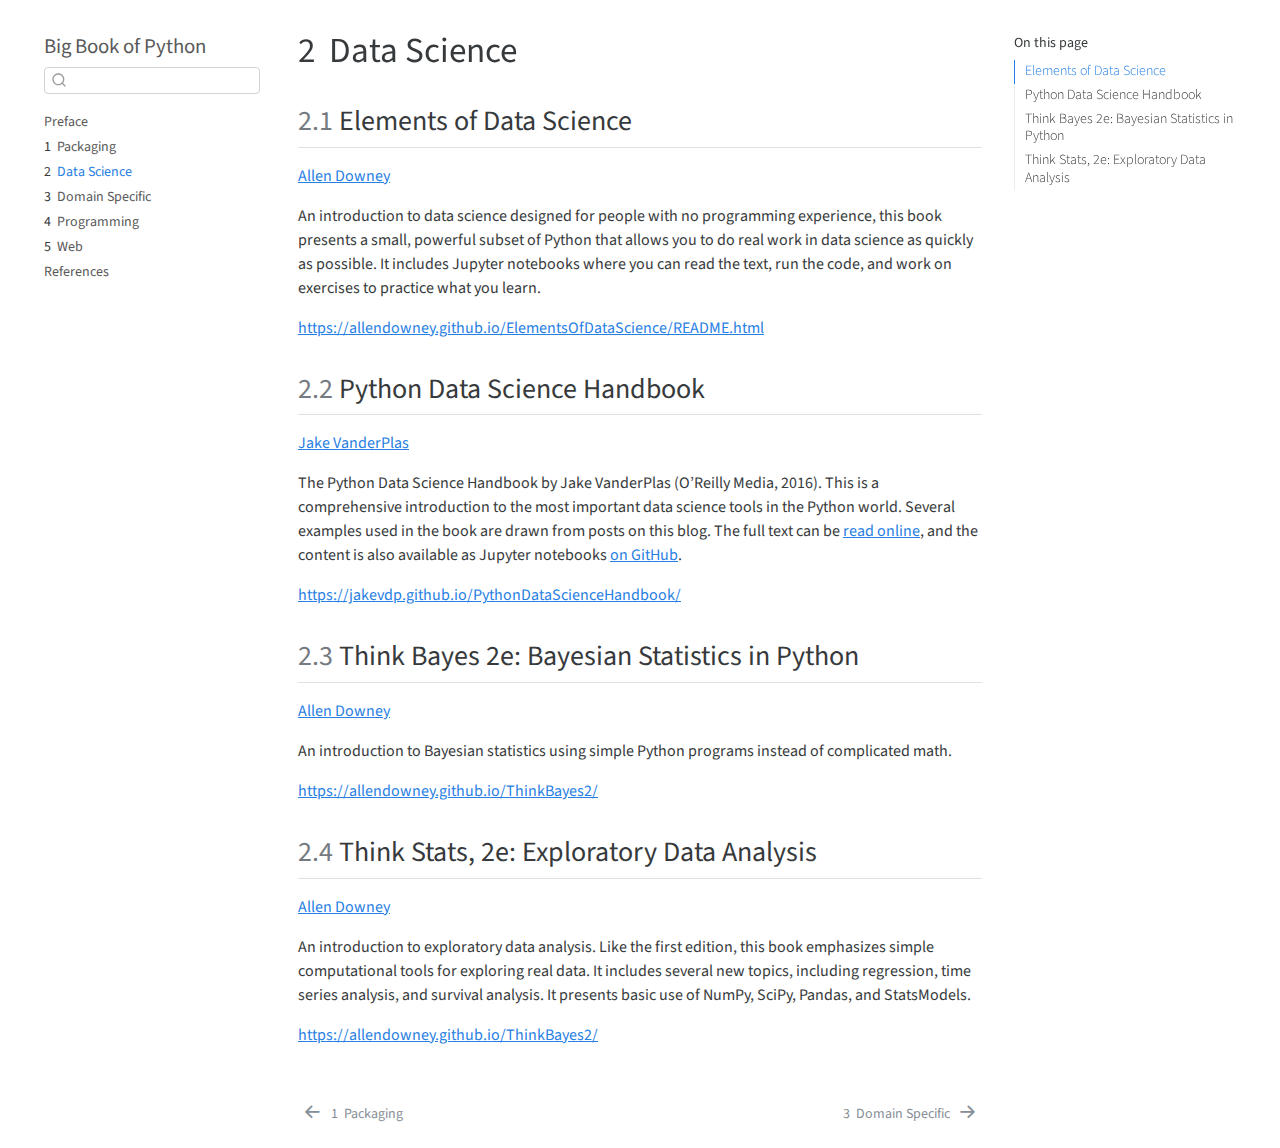
==== _book/data_science.html @ bb04ad39 "render book" ====
<!DOCTYPE html>
<html xmlns="http://www.w3.org/1999/xhtml" lang="" xml:lang=""><head>
  <meta charset="utf-8">
  <meta name="generator" content="quarto-0.2.399">
  <meta name="viewport" content="width=device-width, initial-scale=1.0, user-scalable=yes">
  <title>Big Book of Python - 2&nbsp; Data Science</title>
  <style>
    code{white-space: pre-wrap;}
    span.smallcaps{font-variant: small-caps;}
    span.underline{text-decoration: underline;}
    div.column{display: inline-block; vertical-align: top; width: 50%;}
    div.hanging-indent{margin-left: 1.5em; text-indent: -1.5em;}
    ul.task-list{list-style: none;}
  </style>

  <!--[if lt IE 9]>
    <script src="//cdnjs.cloudflare.com/ajax/libs/html5shiv/3.7.3/html5shiv-printshiv.min.js"></script>
  <![endif]-->
  <script src="site_libs/quarto-nav/quarto-nav.js"></script>
  <script src="site_libs/quarto-nav/headroom.min.js"></script>
  <script src="site_libs/clipboard/clipboard.min.js"></script>
  <meta name="quarto:offset" content="./">
  <script src="site_libs/quarto-search/autocomplete.umd.js"></script>
  <script src="site_libs/quarto-search/fuse.min.js"></script>
  <script src="site_libs/quarto-search/quarto-search.js"></script>
  <link href="./domain_specific.html" rel="next">
  <link href="./packaging.html" rel="prev">
  <script src="site_libs/quarto-html/quarto.js"></script>
  <script src="site_libs/quarto-html/popper.min.js"></script>
  <script src="site_libs/quarto-html/tippy.umd.min.js"></script>
  <script src="site_libs/quarto-html/anchor.min.js"></script>
  <link href="site_libs/quarto-html/tippy.css" rel="stylesheet">
  <link href="site_libs/quarto-html/quarto-syntax-highlighting.css" rel="stylesheet">
  <script src="site_libs/bootstrap/bootstrap.min.js"></script>
  <link href="site_libs/bootstrap/bootstrap-icons.css" rel="stylesheet">
  <link href="site_libs/bootstrap/bootstrap.min.css" rel="stylesheet">
  <script id="quarto-search-options" type="application/json">{
    "location": "sidebar",
    "copy-button": false,
    "collapse-after": 2,
    "panel-placement": "start",
    "type": "textbox",
    "limit": 20,
    "language": {
      "search-no-results-text": "No results",
      "search-matching-documents-text": "matching documents",
      "search-copy-link-title": "Copy link to search",
      "search-hide-matches-text": "Hide additional matches",
      "search-more-match-text": "more match in this document",
      "search-more-matches-text": "more matches in this document",
      "search-clear-button-title": "Clear",
      "search-detached-cancel-button-title": "Cancel",
      "search-submit-button-title": "Submit"
    }
  }</script>
</head>
<body class="floating">
<div id="quarto-search-results"></div>
  <header id="quarto-header" class="headroom fixed-top">
  <nav class="quarto-secondary-nav" data-bs-toggle="collapse" data-bs-target="#quarto-sidebar" aria-controls="quarto-sidebar" aria-expanded="false" aria-label="Toggle sidebar navigation" onclick="if (window.quartoToggleHeadroom) { window.quartoToggleHeadroom(); }">
    <div class="container-fluid d-flex justify-content-between">
      <h1 class="quarto-secondary-nav-title"><span class="chapter-number">2</span>&nbsp; <span class="chapter-title">Data Science</span></h1>
      <button type="button" class="quarto-btn-toggle btn">
        <i class="bi bi-chevron-right"></i>
      </button>
    </div>
  </nav>
</header>
<!-- content -->
<div id="quarto-content" class="quarto-container page-columns page-rows-contents page-layout-article">
<!-- sidebar -->
  <nav id="quarto-sidebar" class="sidebar collapse sidebar-navigation floating overflow-auto">
  <div class="pt-lg-2 mt-2 text-left sidebar-header">
    <div class="sidebar-title mb-0 py-0">
      <a href="./">Big Book of Python</a> 
        <div class="sidebar-tools-main">
</div>
    </div>
  </div>
    <div class="mt-2 flex-shrink-0 align-items-center">
      <div class="sidebar-search">
      <div id="quarto-search" class="" title="Search"></div>
      </div>
    </div>
  <div class="sidebar-menu-container"> 
  <ul class="list-unstyled mt-1">
      <li class="sidebar-item">
  <a href="./index.html" class="">Preface</a>
</li>
      <li class="sidebar-item">
  <a href="./packaging.html" class=""><span class="chapter-number">1</span>&nbsp; <span class="chapter-title">Packaging</span></a>
</li>
      <li class="sidebar-item">
  <a href="./data_science.html" class="active"><span class="chapter-number">2</span>&nbsp; <span class="chapter-title">Data Science</span></a>
</li>
      <li class="sidebar-item">
  <a href="./domain_specific.html" class=""><span class="chapter-number">3</span>&nbsp; <span class="chapter-title">Domain Specific</span></a>
</li>
      <li class="sidebar-item">
  <a href="./programming.html" class=""><span class="chapter-number">4</span>&nbsp; <span class="chapter-title">Programming</span></a>
</li>
      <li class="sidebar-item">
  <a href="./web.html" class=""><span class="chapter-number">5</span>&nbsp; <span class="chapter-title">Web</span></a>
</li>
      <li class="sidebar-item">
  <a href="./references.html" class="">References</a>
</li>
  </ul>
  </div>
</nav>
<!-- margin-sidebar -->
    <div id="quarto-margin-sidebar" class="sidebar margin-sidebar">
      <nav id="TOC" role="doc-toc">
<h2 id="toc-title">On this page</h2>
<ul>
<li><a href="#elements-of-data-science" class="nav-link active" data-scroll-target="#elements-of-data-science"> <span class="header-section-number">2.1</span> Elements of Data Science</a></li>
<li><a href="#python-data-science-handbook" class="nav-link" data-scroll-target="#python-data-science-handbook"> <span class="header-section-number">2.2</span> Python Data Science Handbook</a></li>
<li><a href="#think-bayes-2e-bayesian-statistics-in-python" class="nav-link" data-scroll-target="#think-bayes-2e-bayesian-statistics-in-python"> <span class="header-section-number">2.3</span> Think Bayes 2e: Bayesian Statistics in Python</a></li>
<li><a href="#think-stats-2e-exploratory-data-analysis" class="nav-link" data-scroll-target="#think-stats-2e-exploratory-data-analysis"> <span class="header-section-number">2.4</span> Think Stats, 2e: Exploratory Data Analysis</a></li>
</ul>
</nav>
    </div>
<!-- main -->
<main class="content">
<header id="title-block-header">
<h1 class="title d-none d-lg-block display-7"><span class="chapter-number">2</span>&nbsp; <span class="chapter-title">Data Science</span></h1>
</header>

<section id="elements-of-data-science" class="level2" data-number="2.1">
<h2 data-number="2.1" class="anchored" data-anchor-id="elements-of-data-science"><span class="header-section-number">2.1</span> Elements of Data Science</h2>
<p><a href="https://www.allendowney.com/">Allen Downey</a></p>
<p>An introduction to data science designed for people with no programming experience, this book presents a small, powerful subset of Python that allows you to do real work in data science as quickly as possible. It includes Jupyter notebooks where you can read the text, run the code, and work on exercises to practice what you learn.</p>
<p><a href="https://allendowney.github.io/ElementsOfDataScience/README.html" class="uri">https://allendowney.github.io/ElementsOfDataScience/README.html</a></p>
</section>
<section id="python-data-science-handbook" class="level2" data-number="2.2">
<h2 data-number="2.2" class="anchored" data-anchor-id="python-data-science-handbook"><span class="header-section-number">2.2</span> Python Data Science Handbook</h2>
<p><a href="http://vanderplas.com/">Jake VanderPlas</a></p>
<p>The Python Data Science Handbook by Jake VanderPlas (O’Reilly Media, 2016). This is a comprehensive introduction to the most important data science tools in the Python world. Several examples used in the book are drawn from posts on this blog. The full text can be <a href="https://jakevdp.github.io/PythonDataScienceHandbook/">read online</a>, and the content is also available as Jupyter notebooks <a href="http://github.com/jakevdp/PythonDataScienceHandbook">on GitHub</a>.</p>
<p><a href="https://jakevdp.github.io/PythonDataScienceHandbook/" class="uri">https://jakevdp.github.io/PythonDataScienceHandbook/</a></p>
</section>
<section id="think-bayes-2e-bayesian-statistics-in-python" class="level2" data-number="2.3">
<h2 data-number="2.3" class="anchored" data-anchor-id="think-bayes-2e-bayesian-statistics-in-python"><span class="header-section-number">2.3</span> Think Bayes 2e: Bayesian Statistics in Python</h2>
<p><a href="https://www.allendowney.com/">Allen Downey</a></p>
<p>An introduction to Bayesian statistics using simple Python programs instead of complicated math.</p>
<p><a href="https://allendowney.github.io/ThinkBayes2/" class="uri">https://allendowney.github.io/ThinkBayes2/</a></p>
</section>
<section id="think-stats-2e-exploratory-data-analysis" class="level2" data-number="2.4">
<h2 data-number="2.4" class="anchored" data-anchor-id="think-stats-2e-exploratory-data-analysis"><span class="header-section-number">2.4</span> Think Stats, 2e: Exploratory Data Analysis</h2>
<p><a href="https://www.allendowney.com/">Allen Downey</a></p>
<p>An introduction to exploratory data analysis. Like the first edition, this book emphasizes simple computational tools for exploring real data. It includes several new topics, including regression, time series analysis, and survival analysis. It presents basic use of NumPy, SciPy, Pandas, and StatsModels.</p>
<p><a href="https://allendowney.github.io/ThinkBayes2/" class="uri">https://allendowney.github.io/ThinkBayes2/</a></p>


</section>
</main> <!-- /main -->
<script type="application/javascript">
window.document.addEventListener("DOMContentLoaded", function (event) {
  const icon = "";
  const anchorJS = new window.AnchorJS();
  anchorJS.options = {
    placement: 'right',
    icon: icon
  };
  anchorJS.add('.anchored');
  const clipboard = new window.ClipboardJS('.code-copy-button', {
    target: function(trigger) {
      return trigger.previousElementSibling;
    }
  });
  clipboard.on('success', function(e) {
    // button target
    const button = e.trigger;
    // don't keep focus
    button.blur();
    // flash "checked"
    button.classList.add('code-copy-button-checked');
    setTimeout(function() {
      button.classList.remove('code-copy-button-checked');
    }, 1000);
    // clear code selection
    e.clearSelection();
  });
  function tippyHover(el, contentFn) {
    const config = {
      allowHTML: true,
      content: contentFn,
      maxWidth: 500,
      delay: 100,
      arrow: false,
      appendTo: function(el) {
          return el.parentElement;
      },
      interactive: true,
      interactiveBorder: 10,
      theme: 'quarto',
      placement: 'bottom-start'
    };
    window.tippy(el, config); 
  }
  const noterefs = window.document.querySelectorAll('a[role="doc-noteref"]');
  for (var i=0; i<noterefs.length; i++) {
    const ref = noterefs[i];
    tippyHover(ref, function() {
      let href = ref.getAttribute('href');
      try { href = new URL(href).hash; } catch {}
      const id = href.replace(/^#\/?/, "");
      const note = window.document.getElementById(id);
      return note.innerHTML;
    });
  }
  var bibliorefs = window.document.querySelectorAll('a[role="doc-biblioref"]');
  for (var i=0; i<bibliorefs.length; i++) {
    const ref = bibliorefs[i];
    const cites = ref.parentNode.getAttribute('data-cites').split(' ');
    tippyHover(ref, function() {
      var popup = window.document.createElement('div');
      cites.forEach(function(cite) {
        var citeDiv = window.document.createElement('div');
        citeDiv.classList.add('hanging-indent');
        citeDiv.classList.add('csl-entry');
        var biblioDiv = window.document.getElementById('ref-' + cite);
        if (biblioDiv) {
          citeDiv.innerHTML = biblioDiv.innerHTML;
        }
        popup.appendChild(citeDiv);
      });
      return popup.innerHTML;
    });
  }
});
</script>
<nav class="page-navigation">
  <div class="nav-page nav-page-previous">
      <a href="./packaging.html">
        <i class="bi bi-arrow-left-short"></i> <span class="nav-page-text"><span class="chapter-number">1</span>&nbsp; <span class="chapter-title">Packaging</span></span>
      </a>          
  </div>
  <div class="nav-page nav-page-next">
      <a href="./domain_specific.html">
        <span class="nav-page-text"><span class="chapter-number">3</span>&nbsp; <span class="chapter-title">Domain Specific</span></span> <i class="bi bi-arrow-right-short"></i>
      </a>
  </div>
</nav>
</div> <!-- /content -->


</body></html>
---- _book/site_libs/quarto-html/tippy.css ----
.tippy-box[data-animation=fade][data-state=hidden]{opacity:0}[data-tippy-root]{max-width:calc(100vw - 10px)}.tippy-box{position:relative;background-color:#333;color:#fff;border-radius:4px;font-size:14px;line-height:1.4;outline:0;transition-property:transform,visibility,opacity}.tippy-box[data-placement^=top]>.tippy-arrow{bottom:0}.tippy-box[data-placement^=top]>.tippy-arrow:before{bottom:-7px;left:0;border-width:8px 8px 0;border-top-color:initial;transform-origin:center top}.tippy-box[data-placement^=bottom]>.tippy-arrow{top:0}.tippy-box[data-placement^=bottom]>.tippy-arrow:before{top:-7px;left:0;border-width:0 8px 8px;border-bottom-color:initial;transform-origin:center bottom}.tippy-box[data-placement^=left]>.tippy-arrow{right:0}.tippy-box[data-placement^=left]>.tippy-arrow:before{border-width:8px 0 8px 8px;border-left-color:initial;right:-7px;transform-origin:center left}.tippy-box[data-placement^=right]>.tippy-arrow{left:0}.tippy-box[data-placement^=right]>.tippy-arrow:before{left:-7px;border-width:8px 8px 8px 0;border-right-color:initial;transform-origin:center right}.tippy-box[data-inertia][data-state=visible]{transition-timing-function:cubic-bezier(.54,1.5,.38,1.11)}.tippy-arrow{width:16px;height:16px;color:#333}.tippy-arrow:before{content:"";position:absolute;border-color:transparent;border-style:solid}.tippy-content{position:relative;padding:5px 9px;z-index:1}
---- _book/site_libs/quarto-html/quarto-syntax-highlighting.css ----
/* quarto syntax highlight colors */
:root {
  --quarto-hl-ot-color: #007BA5;
  --quarto-hl-at-color: inherit;
  --quarto-hl-ss-color: #20794D;
  --quarto-hl-an-color: #5E5E5E;
  --quarto-hl-fu-color: #4758AB;
  --quarto-hl-st-color: #20794D;
  --quarto-hl-cf-color: #007BA5;
  --quarto-hl-op-color: #5E5E5E;
  --quarto-hl-er-color: #AD0000;
  --quarto-hl-bn-color: #AD0000;
  --quarto-hl-al-color: #AD0000;
  --quarto-hl-va-color: #111111;
  --quarto-hl-bu-color: inherit;
  --quarto-hl-ex-color: inherit;
  --quarto-hl-pp-color: #AD0000;
  --quarto-hl-in-color: #5E5E5E;
  --quarto-hl-vs-color: #20794D;
  --quarto-hl-wa-color: #5E5E5E;
  --quarto-hl-do-color: #5E5E5E;
  --quarto-hl-im-color: inherit;
  --quarto-hl-ch-color: #20794D;
  --quarto-hl-dt-color: #AD0000;
  --quarto-hl-fl-color: #AD0000;
  --quarto-hl-co-color: #5E5E5E;
  --quarto-hl-cv-color: #5E5E5E;
  --quarto-hl-cn-color: #8f5902;
  --quarto-hl-sc-color: #5E5E5E;
  --quarto-hl-dv-color: #AD0000;
  --quarto-hl-kw-color: #007BA5;
}

/* other quarto variables */
:root {
  --quarto-font-monospace: SFMono-Regular, Menlo, Monaco, Consolas, "Liberation Mono", "Courier New", monospace;
}

code span {
  color: #007BA5;
}

div.sourceCode {
  color: #007BA5;
}

code span.ot {
  color: #007BA5;
}

code span.ss {
  color: #20794D;
}

code span.an {
  color: #5E5E5E;
}

code span.fu {
  color: #4758AB;
}

code span.st {
  color: #20794D;
}

code span.cf {
  color: #007BA5;
}

code span.op {
  color: #5E5E5E;
}

code span.er {
  color: #AD0000;
}

code span.bn {
  color: #AD0000;
}

code span.al {
  color: #AD0000;
}

code span.va {
  color: #111111;
}

code span.pp {
  color: #AD0000;
}

code span.in {
  color: #5E5E5E;
}

code span.vs {
  color: #20794D;
}

code span.wa {
  color: #5E5E5E;
  font-style: italic;
}

code span.do {
  color: #5E5E5E;
  font-style: italic;
}

code span.ch {
  color: #20794D;
}

code span.dt {
  color: #AD0000;
}

code span.fl {
  color: #AD0000;
}

code span.co {
  color: #5E5E5E;
}

code span.cv {
  color: #5E5E5E;
  font-style: italic;
}

code span.cn {
  color: #8f5902;
}

code span.sc {
  color: #5E5E5E;
}

code span.dv {
  color: #AD0000;
}

code span.kw {
  color: #007BA5;
}
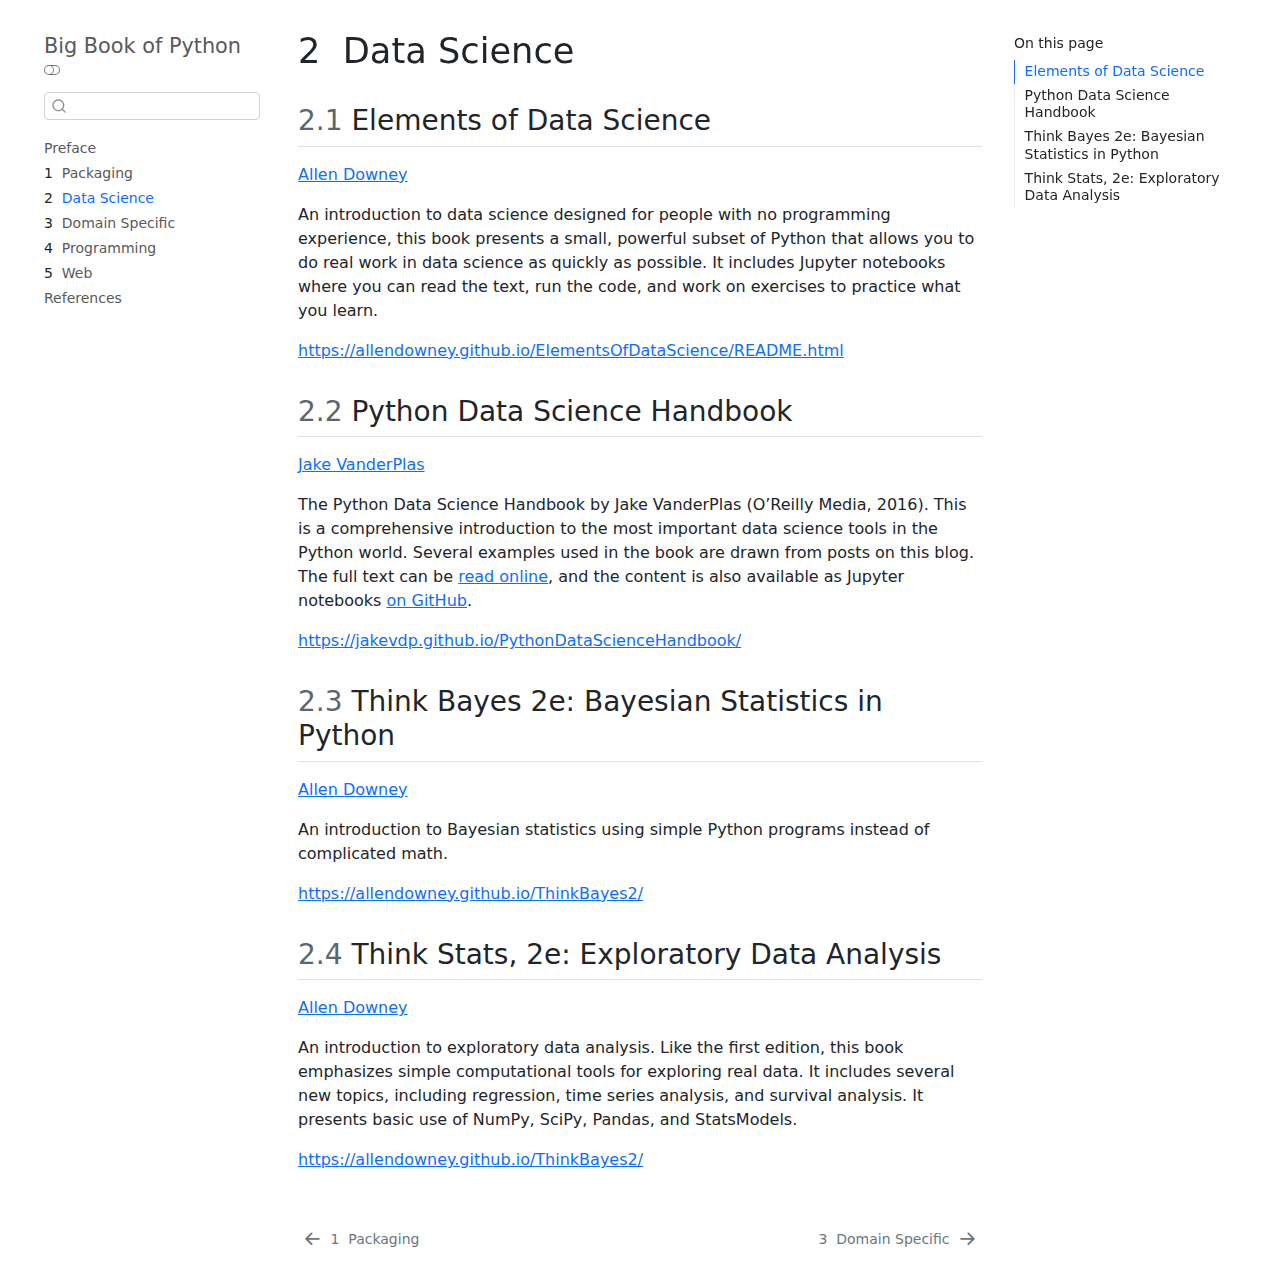
==== commit 483d05d8: "render site" ====
--- a/_book/data_science.html
+++ b/_book/data_science.html
@@ -30,10 +30,12 @@
   <script src="site_libs/quarto-html/tippy.umd.min.js"></script>
   <script src="site_libs/quarto-html/anchor.min.js"></script>
   <link href="site_libs/quarto-html/tippy.css" rel="stylesheet">
-  <link href="site_libs/quarto-html/quarto-syntax-highlighting.css" rel="stylesheet">
+  <link class="quarto-color-scheme" href="site_libs/quarto-html/quarto-syntax-highlighting.css" rel="stylesheet">
+  <link class="quarto-color-scheme quarto-color-alternate" rel="prefetch" href="site_libs/quarto-html/quarto-syntax-highlighting-dark.css">
   <script src="site_libs/bootstrap/bootstrap.min.js"></script>
   <link href="site_libs/bootstrap/bootstrap-icons.css" rel="stylesheet">
-  <link href="site_libs/bootstrap/bootstrap.min.css" rel="stylesheet">
+  <link class="quarto-color-scheme" href="site_libs/bootstrap/bootstrap.min.css" rel="stylesheet">
+  <link class="quarto-color-scheme quarto-color-alternate" rel="prefetch" href="site_libs/bootstrap/bootstrap-dark.min.css">
   <script id="quarto-search-options" type="application/json">{
     "location": "sidebar",
     "copy-button": false,
@@ -53,6 +55,15 @@
       "search-submit-button-title": "Submit"
     }
   }</script>
+  <script async="" src="https://www.googletagmanager.com/gtag/js?id=G-9V0PHPJJY9"></script>
+
+  <script type="text/javascript">
+
+  window.dataLayer = window.dataLayer || [];
+  function gtag(){dataLayer.push(arguments);}
+  gtag('js', new Date());
+  gtag('config', 'G-9V0PHPJJY9', { 'anonymize_ip': true});
+  </script>
 </head>
 <body class="floating">
 <div id="quarto-search-results"></div>
@@ -74,6 +85,7 @@
     <div class="sidebar-title mb-0 py-0">
       <a href="./">Big Book of Python</a> 
         <div class="sidebar-tools-main">
+  <a href="" class="quarto-color-scheme-toggle sidebar-tool" onclick="window.quartoToggleColorScheme(); return false;" title="Toggle dark mode"><i class="bi"></i></a>
 </div>
     </div>
   </div>
@@ -155,6 +167,102 @@
 </main> <!-- /main -->
 <script type="application/javascript">
 window.document.addEventListener("DOMContentLoaded", function (event) {
+  const disableStylesheet = (stylesheets) => {
+    for (let i=0; i < stylesheets.length; i++) {
+      const stylesheet = stylesheets[i];
+      stylesheet.rel = 'prefetch';
+    }
+  }
+  const enableStylesheet = (stylesheets) => {
+    for (let i=0; i < stylesheets.length; i++) {
+      const stylesheet = stylesheets[i];
+      stylesheet.rel = 'stylesheet';
+    }
+  }
+  const manageTransitions = (selector, allowTransitions) => {
+    const els = window.document.querySelectorAll(selector);
+    for (let i=0; i < els.length; i++) {
+      const el = els[i];
+      if (allowTransitions) {
+        el.classList.remove('notransition');
+      } else {
+        el.classList.add('notransition');
+      }
+    }
+  }
+  const toggleColorMode = (alternate) => {
+    // Switch the stylesheets
+    const alternateStylesheets = window.document.querySelectorAll('link.quarto-color-scheme.quarto-color-alternate');
+    manageTransitions('#quarto-margin-sidebar .nav-link', false);
+    if (alternate) {
+      enableStylesheet(alternateStylesheets);
+    } else {
+      disableStylesheet(alternateStylesheets);
+    }
+    manageTransitions('#quarto-margin-sidebar .nav-link', true);
+    // Switch the toggles
+    const toggles = window.document.querySelectorAll('.quarto-color-scheme-toggle');
+    for (let i=0; i < toggles.length; i++) {
+      const toggle = toggles[i];
+      if (toggle) {
+        if (alternate) {
+          toggle.classList.add("alternate");     
+        } else {
+          toggle.classList.remove("alternate");
+        }
+      }
+    }
+  }
+  const isFileUrl = () => { 
+    return window.location.protocol === 'file:';
+  }
+  const hasAlternateSentinel = () => {  
+    let styleSentinel = getColorSchemeSentinel();
+    if (styleSentinel !== null) {
+      return styleSentinel === "alternate";
+    } else {
+      return false;
+    }
+  }
+  const setStyleSentinel = (alternate) => {
+    const value = alternate ? "alternate" : "default";
+    if (!isFileUrl()) {
+      window.localStorage.setItem("quarto-color-scheme", value);
+    } else {
+      localAlternateSentinel = value;
+    }
+  }
+  const getColorSchemeSentinel = () => {
+    if (!isFileUrl()) {
+      return window.localStorage.getItem("quarto-color-scheme");
+    } else {
+      return localAlternateSentinel;
+    }
+  }
+  let localAlternateSentinel = null;
+  // Dark / light mode switch
+  window.quartoToggleColorScheme = () => {
+    // Read the current dark / light value 
+    let toAlternate = !hasAlternateSentinel();
+    toggleColorMode(toAlternate);
+    setStyleSentinel(toAlternate);
+  };
+  // Ensure there is a toggle, if there isn't float one in the top right
+  if (window.document.querySelector('.quarto-color-scheme-toggle') === null) {
+    const a = window.document.createElement('a');
+    a.id = "quarto-color-scheme-toggle";
+    a.classList.add('top-right');
+    a.href = "";
+    a.onclick = function() { try { window.quartoToggleColorScheme(); } catch {} return false; };
+    const i = window.document.createElement("i");
+    i.classList.add('bi');
+    a.appendChild(i);
+    window.document.body.appendChild(a);
+  }
+  // Switch to dark mode if need be
+  if (hasAlternateSentinel()) {
+    toggleColorMode(true);
+  } 
   const icon = "";
   const anchorJS = new window.AnchorJS();
   anchorJS.options = {
--- a/_book/site_libs/quarto-html/quarto-syntax-highlighting-dark.css
+++ b/_book/site_libs/quarto-html/quarto-syntax-highlighting-dark.css
@@ -0,0 +1,167 @@
+/* quarto syntax highlight colors */
+:root {
+  --quarto-hl-al-color: #f07178;
+  --quarto-hl-an-color: #d4d0ab;
+  --quarto-hl-at-color: #00e0e0;
+  --quarto-hl-bn-color: #d4d0ab;
+  --quarto-hl-bu-color: #abe338;
+  --quarto-hl-ch-color: #abe338;
+  --quarto-hl-co-color: #f8f8f2;
+  --quarto-hl-cv-color: #ffd700;
+  --quarto-hl-cn-color: #ffd700;
+  --quarto-hl-cf-color: #ffa07a;
+  --quarto-hl-dt-color: #ffa07a;
+  --quarto-hl-dv-color: #d4d0ab;
+  --quarto-hl-do-color: #f8f8f2;
+  --quarto-hl-er-color: #f07178;
+  --quarto-hl-ex-color: #00e0e0;
+  --quarto-hl-fl-color: #d4d0ab;
+  --quarto-hl-fu-color: #ffa07a;
+  --quarto-hl-im-color: #abe338;
+  --quarto-hl-in-color: #d4d0ab;
+  --quarto-hl-kw-color: #ffa07a;
+  --quarto-hl-op-color: #ffa07a;
+  --quarto-hl-pp-color: #dcc6e0;
+  --quarto-hl-re-color: #00e0e0;
+  --quarto-hl-sc-color: #abe338;
+  --quarto-hl-ss-color: #abe338;
+  --quarto-hl-st-color: #abe338;
+  --quarto-hl-va-color: #00e0e0;
+  --quarto-hl-vs-color: #abe338;
+  --quarto-hl-wa-color: #dcc6e0;
+}
+
+/* other quarto variables */
+:root {
+  --quarto-font-monospace: SFMono-Regular, Menlo, Monaco, Consolas, "Liberation Mono", "Courier New", monospace;
+}
+
+code span.al {
+  font-weight: bold;
+  color: #f07178;
+}
+
+code span.an {
+  color: #d4d0ab;
+}
+
+code span.at {
+  color: #00e0e0;
+}
+
+code span.bn {
+  color: #d4d0ab;
+}
+
+code span.bu {
+  color: #abe338;
+}
+
+code span.ch {
+  color: #abe338;
+}
+
+code span.co {
+  font-style: italic;
+  color: #f8f8f2;
+}
+
+code span.cv {
+  color: #ffd700;
+}
+
+code span.cn {
+  color: #ffd700;
+}
+
+code span.cf {
+  font-weight: bold;
+  color: #ffa07a;
+}
+
+code span.dt {
+  color: #ffa07a;
+}
+
+code span.dv {
+  color: #d4d0ab;
+}
+
+code span.do {
+  color: #f8f8f2;
+}
+
+code span.er {
+  color: #f07178;
+  text-decoration: underline;
+}
+
+code span.ex {
+  font-weight: bold;
+  color: #00e0e0;
+}
+
+code span.fl {
+  color: #d4d0ab;
+}
+
+code span.fu {
+  color: #ffa07a;
+}
+
+code span.im {
+  color: #abe338;
+}
+
+code span.in {
+  color: #d4d0ab;
+}
+
+code span.kw {
+  font-weight: bold;
+  color: #ffa07a;
+}
+
+code span {
+  color: #f8f8f2;
+}
+
+div.sourceCode {
+  color: #f8f8f2;
+}
+
+code span.op {
+  color: #ffa07a;
+}
+
+code span.pp {
+  color: #dcc6e0;
+}
+
+code span.re {
+  color: #00e0e0;
+}
+
+code span.sc {
+  color: #abe338;
+}
+
+code span.ss {
+  color: #abe338;
+}
+
+code span.st {
+  color: #abe338;
+}
+
+code span.va {
+  color: #00e0e0;
+}
+
+code span.vs {
+  color: #abe338;
+}
+
+code span.wa {
+  color: #dcc6e0;
+}
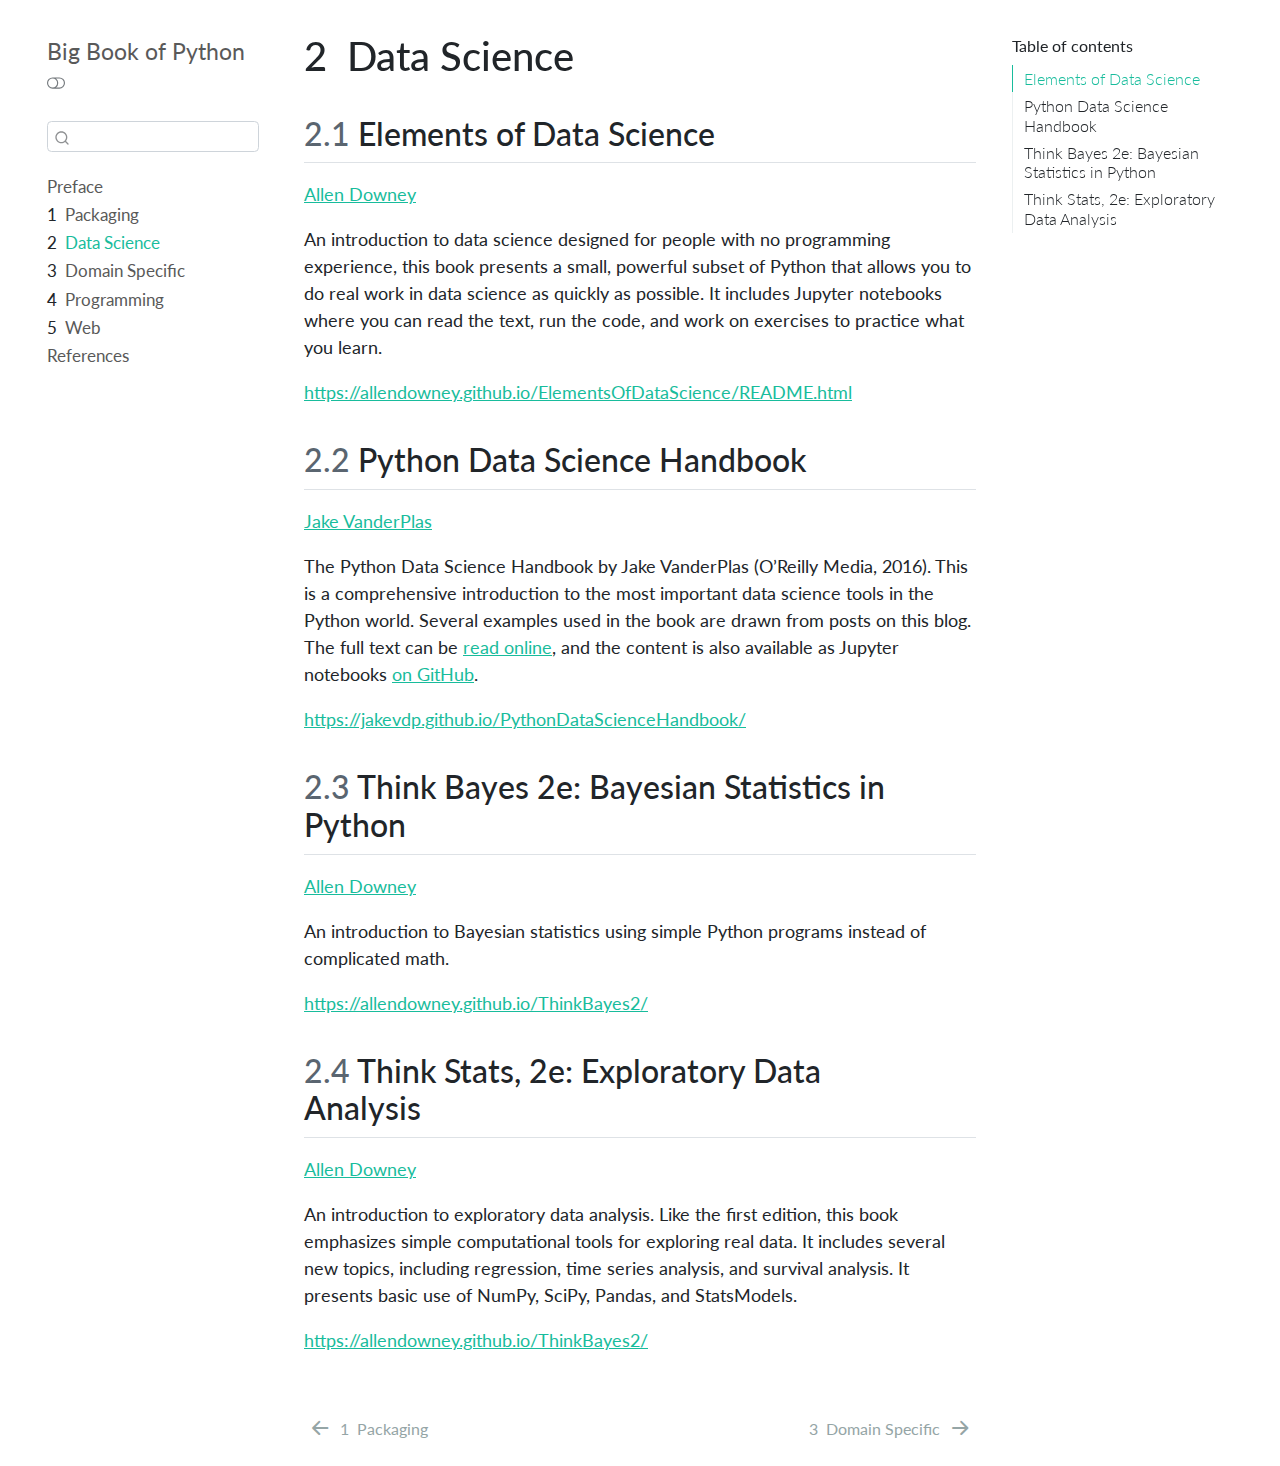
==== commit fd510fa9: "update site to latest quarto version" ====
--- a/_book/data_science.html
+++ b/_book/data_science.html
@@ -1,7 +1,7 @@
 <!DOCTYPE html>
-<html xmlns="http://www.w3.org/1999/xhtml" lang="" xml:lang=""><head>
+<html xmlns="http://www.w3.org/1999/xhtml" lang="en" xml:lang="en"><head>
   <meta charset="utf-8">
-  <meta name="generator" content="quarto-0.2.399">
+  <meta name="generator" content="quarto-0.3.93">
   <meta name="viewport" content="width=device-width, initial-scale=1.0, user-scalable=yes">
   <title>Big Book of Python - 2&nbsp; Data Science</title>
   <style>
@@ -13,9 +13,6 @@
     ul.task-list{list-style: none;}
   </style>
 
-  <!--[if lt IE 9]>
-    <script src="//cdnjs.cloudflare.com/ajax/libs/html5shiv/3.7.3/html5shiv-printshiv.min.js"></script>
-  <![endif]-->
   <script src="site_libs/quarto-nav/quarto-nav.js"></script>
   <script src="site_libs/quarto-nav/headroom.min.js"></script>
   <script src="site_libs/clipboard/clipboard.min.js"></script>
@@ -55,15 +52,9 @@
       "search-submit-button-title": "Submit"
     }
   }</script>
-  <script async="" src="https://www.googletagmanager.com/gtag/js?id=G-9V0PHPJJY9"></script>
-
-  <script type="text/javascript">
-
-  window.dataLayer = window.dataLayer || [];
-  function gtag(){dataLayer.push(arguments);}
-  gtag('js', new Date());
-  gtag('config', 'G-9V0PHPJJY9', { 'anonymize_ip': true});
-  </script>
+  <!--[if lt IE 9]>
+    <script src="//cdnjs.cloudflare.com/ajax/libs/html5shiv/3.7.3/html5shiv-printshiv.min.js"></script>
+  <![endif]-->
 </head>
 <body class="floating">
 <div id="quarto-search-results"></div>
@@ -81,49 +72,63 @@
 <div id="quarto-content" class="quarto-container page-columns page-rows-contents page-layout-article">
 <!-- sidebar -->
   <nav id="quarto-sidebar" class="sidebar collapse sidebar-navigation floating overflow-auto">
-  <div class="pt-lg-2 mt-2 text-left sidebar-header">
+    <div class="pt-lg-2 mt-2 text-left sidebar-header">
     <div class="sidebar-title mb-0 py-0">
       <a href="./">Big Book of Python</a> 
         <div class="sidebar-tools-main">
   <a href="" class="quarto-color-scheme-toggle sidebar-tool" onclick="window.quartoToggleColorScheme(); return false;" title="Toggle dark mode"><i class="bi"></i></a>
 </div>
     </div>
-  </div>
-    <div class="mt-2 flex-shrink-0 align-items-center">
-      <div class="sidebar-search">
-      <div id="quarto-search" class="" title="Search"></div>
       </div>
+      <div class="mt-2 flex-shrink-0 align-items-center">
+        <div class="sidebar-search">
+        <div id="quarto-search" class="" title="Search"></div>
+        </div>
+      </div>
+    <div class="sidebar-menu-container"> 
+    <ul class="list-unstyled mt-1">
+        <li class="sidebar-item">
+  <div class="sidebar-item-container"> 
+  <a href="./index.html" class="sidebar-item-text ">Preface</a>
+  </div>
+</li>
+        <li class="sidebar-item">
+  <div class="sidebar-item-container"> 
+  <a href="./packaging.html" class="sidebar-item-text "><span class="chapter-number">1</span>&nbsp; <span class="chapter-title">Packaging</span></a>
+  </div>
+</li>
+        <li class="sidebar-item">
+  <div class="sidebar-item-container"> 
+  <a href="./data_science.html" class="sidebar-item-text active"><span class="chapter-number">2</span>&nbsp; <span class="chapter-title">Data Science</span></a>
+  </div>
+</li>
+        <li class="sidebar-item">
+  <div class="sidebar-item-container"> 
+  <a href="./domain_specific.html" class="sidebar-item-text "><span class="chapter-number">3</span>&nbsp; <span class="chapter-title">Domain Specific</span></a>
+  </div>
+</li>
+        <li class="sidebar-item">
+  <div class="sidebar-item-container"> 
+  <a href="./programming.html" class="sidebar-item-text "><span class="chapter-number">4</span>&nbsp; <span class="chapter-title">Programming</span></a>
+  </div>
+</li>
+        <li class="sidebar-item">
+  <div class="sidebar-item-container"> 
+  <a href="./web.html" class="sidebar-item-text "><span class="chapter-number">5</span>&nbsp; <span class="chapter-title">Web</span></a>
+  </div>
+</li>
+        <li class="sidebar-item">
+  <div class="sidebar-item-container"> 
+  <a href="./references.html" class="sidebar-item-text ">References</a>
+  </div>
+</li>
+    </ul>
     </div>
-  <div class="sidebar-menu-container"> 
-  <ul class="list-unstyled mt-1">
-      <li class="sidebar-item">
-  <a href="./index.html" class="">Preface</a>
-</li>
-      <li class="sidebar-item">
-  <a href="./packaging.html" class=""><span class="chapter-number">1</span>&nbsp; <span class="chapter-title">Packaging</span></a>
-</li>
-      <li class="sidebar-item">
-  <a href="./data_science.html" class="active"><span class="chapter-number">2</span>&nbsp; <span class="chapter-title">Data Science</span></a>
-</li>
-      <li class="sidebar-item">
-  <a href="./domain_specific.html" class=""><span class="chapter-number">3</span>&nbsp; <span class="chapter-title">Domain Specific</span></a>
-</li>
-      <li class="sidebar-item">
-  <a href="./programming.html" class=""><span class="chapter-number">4</span>&nbsp; <span class="chapter-title">Programming</span></a>
-</li>
-      <li class="sidebar-item">
-  <a href="./web.html" class=""><span class="chapter-number">5</span>&nbsp; <span class="chapter-title">Web</span></a>
-</li>
-      <li class="sidebar-item">
-  <a href="./references.html" class="">References</a>
-</li>
-  </ul>
-  </div>
 </nav>
 <!-- margin-sidebar -->
     <div id="quarto-margin-sidebar" class="sidebar margin-sidebar">
-      <nav id="TOC" role="doc-toc">
-<h2 id="toc-title">On this page</h2>
+        <nav id="TOC" role="doc-toc">
+<h2 id="toc-title">Table of contents</h2>
 <ul>
 <li><a href="#elements-of-data-science" class="nav-link active" data-scroll-target="#elements-of-data-science"> <span class="header-section-number">2.1</span> Elements of Data Science</a></li>
 <li><a href="#python-data-science-handbook" class="nav-link" data-scroll-target="#python-data-science-handbook"> <span class="header-section-number">2.2</span> Python Data Science Handbook</a></li>
@@ -234,12 +239,13 @@
   }
   const getColorSchemeSentinel = () => {
     if (!isFileUrl()) {
-      return window.localStorage.getItem("quarto-color-scheme");
+      const storageValue = window.localStorage.getItem("quarto-color-scheme");
+      return storageValue != null ? storageValue : localAlternateSentinel;
     } else {
       return localAlternateSentinel;
     }
   }
-  let localAlternateSentinel = null;
+  let localAlternateSentinel = 'default';
   // Dark / light mode switch
   window.quartoToggleColorScheme = () => {
     // Read the current dark / light value 
@@ -250,8 +256,8 @@
   // Ensure there is a toggle, if there isn't float one in the top right
   if (window.document.querySelector('.quarto-color-scheme-toggle') === null) {
     const a = window.document.createElement('a');
-    a.id = "quarto-color-scheme-toggle";
     a.classList.add('top-right');
+    a.classList.add('quarto-color-scheme-toggle');
     a.href = "";
     a.onclick = function() { try { window.quartoToggleColorScheme(); } catch {} return false; };
     const i = window.document.createElement("i");
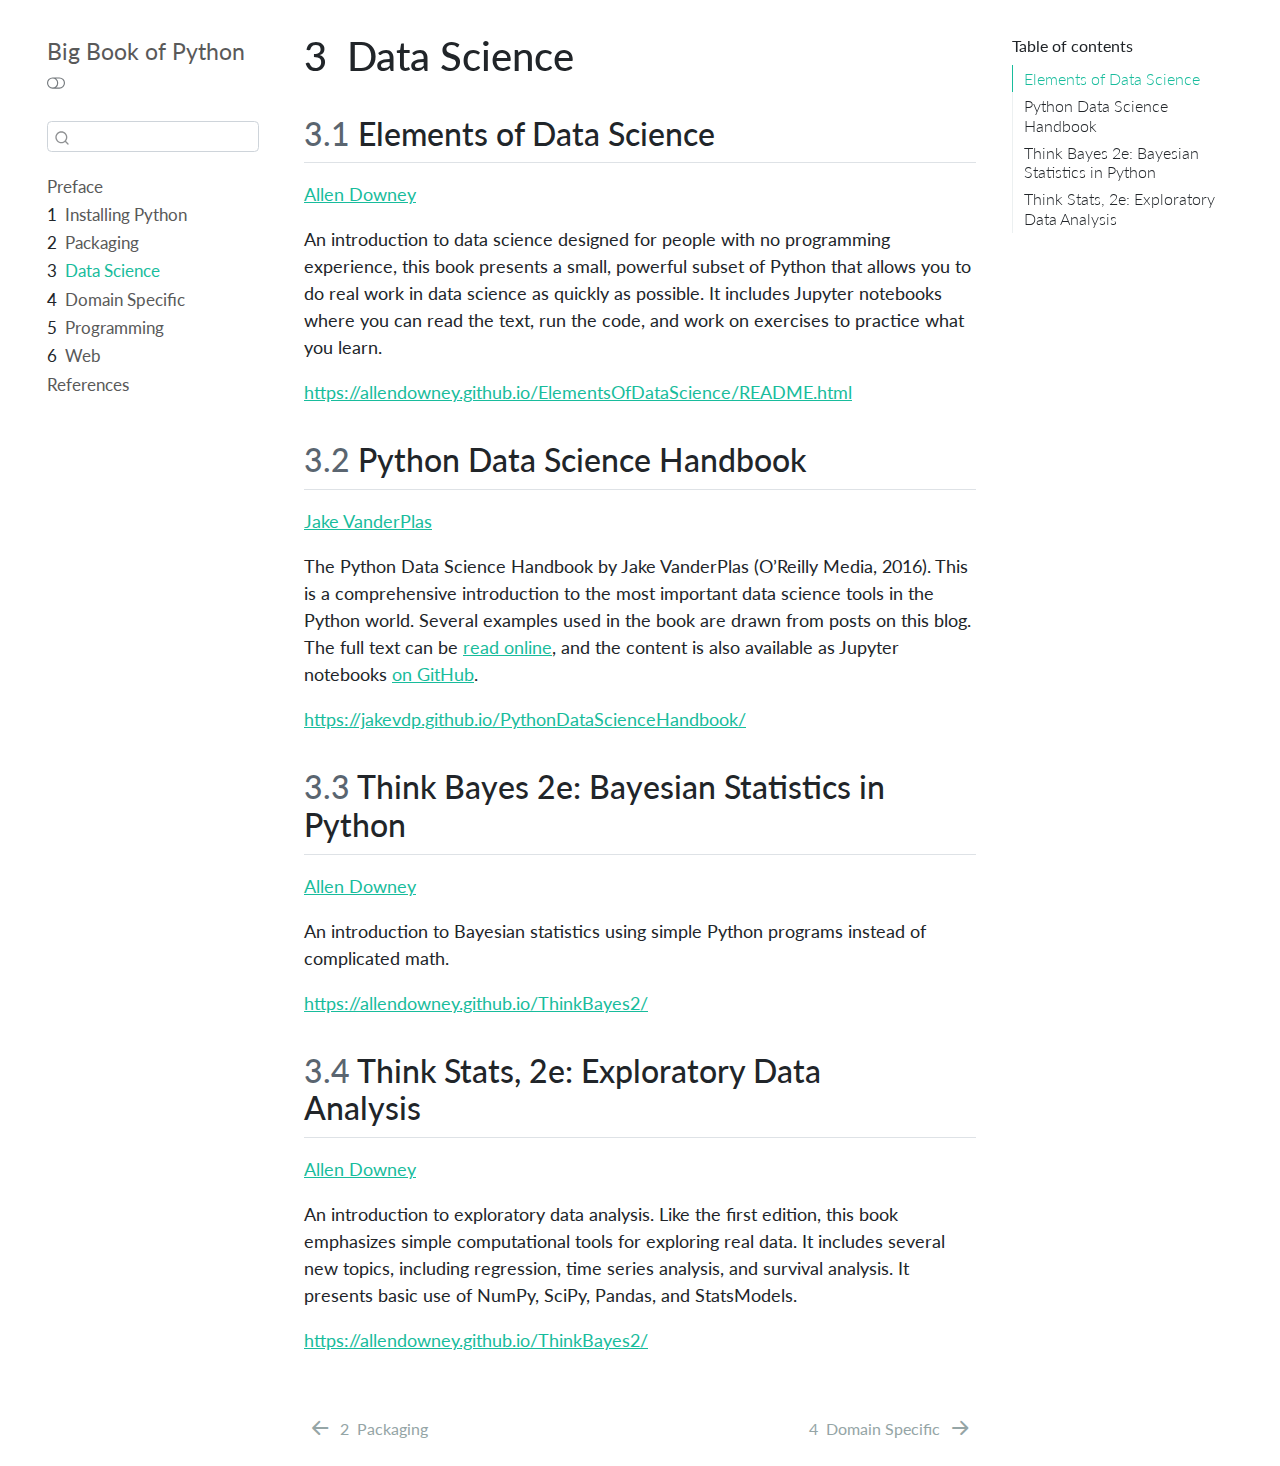
==== commit 6f5c3d70: "update site" ====
--- a/_book/data_science.html
+++ b/_book/data_science.html
@@ -3,7 +3,7 @@
   <meta charset="utf-8">
   <meta name="generator" content="quarto-0.3.93">
   <meta name="viewport" content="width=device-width, initial-scale=1.0, user-scalable=yes">
-  <title>Big Book of Python - 2&nbsp; Data Science</title>
+  <title>Big Book of Python - 3&nbsp; Data Science</title>
   <style>
     code{white-space: pre-wrap;}
     span.smallcaps{font-variant: small-caps;}
@@ -61,7 +61,7 @@
   <header id="quarto-header" class="headroom fixed-top">
   <nav class="quarto-secondary-nav" data-bs-toggle="collapse" data-bs-target="#quarto-sidebar" aria-controls="quarto-sidebar" aria-expanded="false" aria-label="Toggle sidebar navigation" onclick="if (window.quartoToggleHeadroom) { window.quartoToggleHeadroom(); }">
     <div class="container-fluid d-flex justify-content-between">
-      <h1 class="quarto-secondary-nav-title"><span class="chapter-number">2</span>&nbsp; <span class="chapter-title">Data Science</span></h1>
+      <h1 class="quarto-secondary-nav-title"><span class="chapter-number">3</span>&nbsp; <span class="chapter-title">Data Science</span></h1>
       <button type="button" class="quarto-btn-toggle btn">
         <i class="bi bi-chevron-right"></i>
       </button>
@@ -94,27 +94,32 @@
 </li>
         <li class="sidebar-item">
   <div class="sidebar-item-container"> 
-  <a href="./packaging.html" class="sidebar-item-text "><span class="chapter-number">1</span>&nbsp; <span class="chapter-title">Packaging</span></a>
-  </div>
-</li>
-        <li class="sidebar-item">
-  <div class="sidebar-item-container"> 
-  <a href="./data_science.html" class="sidebar-item-text active"><span class="chapter-number">2</span>&nbsp; <span class="chapter-title">Data Science</span></a>
-  </div>
-</li>
-        <li class="sidebar-item">
-  <div class="sidebar-item-container"> 
-  <a href="./domain_specific.html" class="sidebar-item-text "><span class="chapter-number">3</span>&nbsp; <span class="chapter-title">Domain Specific</span></a>
-  </div>
-</li>
-        <li class="sidebar-item">
-  <div class="sidebar-item-container"> 
-  <a href="./programming.html" class="sidebar-item-text "><span class="chapter-number">4</span>&nbsp; <span class="chapter-title">Programming</span></a>
-  </div>
-</li>
-        <li class="sidebar-item">
-  <div class="sidebar-item-container"> 
-  <a href="./web.html" class="sidebar-item-text "><span class="chapter-number">5</span>&nbsp; <span class="chapter-title">Web</span></a>
+  <a href="./install.html" class="sidebar-item-text "><span class="chapter-number">1</span>&nbsp; <span class="chapter-title">Installing Python</span></a>
+  </div>
+</li>
+        <li class="sidebar-item">
+  <div class="sidebar-item-container"> 
+  <a href="./packaging.html" class="sidebar-item-text "><span class="chapter-number">2</span>&nbsp; <span class="chapter-title">Packaging</span></a>
+  </div>
+</li>
+        <li class="sidebar-item">
+  <div class="sidebar-item-container"> 
+  <a href="./data_science.html" class="sidebar-item-text active"><span class="chapter-number">3</span>&nbsp; <span class="chapter-title">Data Science</span></a>
+  </div>
+</li>
+        <li class="sidebar-item">
+  <div class="sidebar-item-container"> 
+  <a href="./domain_specific.html" class="sidebar-item-text "><span class="chapter-number">4</span>&nbsp; <span class="chapter-title">Domain Specific</span></a>
+  </div>
+</li>
+        <li class="sidebar-item">
+  <div class="sidebar-item-container"> 
+  <a href="./programming.html" class="sidebar-item-text "><span class="chapter-number">5</span>&nbsp; <span class="chapter-title">Programming</span></a>
+  </div>
+</li>
+        <li class="sidebar-item">
+  <div class="sidebar-item-container"> 
+  <a href="./web.html" class="sidebar-item-text "><span class="chapter-number">6</span>&nbsp; <span class="chapter-title">Web</span></a>
   </div>
 </li>
         <li class="sidebar-item">
@@ -130,39 +135,39 @@
         <nav id="TOC" role="doc-toc">
 <h2 id="toc-title">Table of contents</h2>
 <ul>
-<li><a href="#elements-of-data-science" class="nav-link active" data-scroll-target="#elements-of-data-science"> <span class="header-section-number">2.1</span> Elements of Data Science</a></li>
-<li><a href="#python-data-science-handbook" class="nav-link" data-scroll-target="#python-data-science-handbook"> <span class="header-section-number">2.2</span> Python Data Science Handbook</a></li>
-<li><a href="#think-bayes-2e-bayesian-statistics-in-python" class="nav-link" data-scroll-target="#think-bayes-2e-bayesian-statistics-in-python"> <span class="header-section-number">2.3</span> Think Bayes 2e: Bayesian Statistics in Python</a></li>
-<li><a href="#think-stats-2e-exploratory-data-analysis" class="nav-link" data-scroll-target="#think-stats-2e-exploratory-data-analysis"> <span class="header-section-number">2.4</span> Think Stats, 2e: Exploratory Data Analysis</a></li>
+<li><a href="#elements-of-data-science" class="nav-link active" data-scroll-target="#elements-of-data-science"> <span class="header-section-number">3.1</span> Elements of Data Science</a></li>
+<li><a href="#python-data-science-handbook" class="nav-link" data-scroll-target="#python-data-science-handbook"> <span class="header-section-number">3.2</span> Python Data Science Handbook</a></li>
+<li><a href="#think-bayes-2e-bayesian-statistics-in-python" class="nav-link" data-scroll-target="#think-bayes-2e-bayesian-statistics-in-python"> <span class="header-section-number">3.3</span> Think Bayes 2e: Bayesian Statistics in Python</a></li>
+<li><a href="#think-stats-2e-exploratory-data-analysis" class="nav-link" data-scroll-target="#think-stats-2e-exploratory-data-analysis"> <span class="header-section-number">3.4</span> Think Stats, 2e: Exploratory Data Analysis</a></li>
 </ul>
 </nav>
     </div>
 <!-- main -->
 <main class="content">
 <header id="title-block-header">
-<h1 class="title d-none d-lg-block display-7"><span class="chapter-number">2</span>&nbsp; <span class="chapter-title">Data Science</span></h1>
+<h1 class="title d-none d-lg-block display-7"><span class="chapter-number">3</span>&nbsp; <span class="chapter-title">Data Science</span></h1>
 </header>
 
-<section id="elements-of-data-science" class="level2" data-number="2.1">
-<h2 data-number="2.1" class="anchored" data-anchor-id="elements-of-data-science"><span class="header-section-number">2.1</span> Elements of Data Science</h2>
+<section id="elements-of-data-science" class="level2" data-number="3.1">
+<h2 data-number="3.1" class="anchored" data-anchor-id="elements-of-data-science"><span class="header-section-number">3.1</span> Elements of Data Science</h2>
 <p><a href="https://www.allendowney.com/">Allen Downey</a></p>
 <p>An introduction to data science designed for people with no programming experience, this book presents a small, powerful subset of Python that allows you to do real work in data science as quickly as possible. It includes Jupyter notebooks where you can read the text, run the code, and work on exercises to practice what you learn.</p>
 <p><a href="https://allendowney.github.io/ElementsOfDataScience/README.html" class="uri">https://allendowney.github.io/ElementsOfDataScience/README.html</a></p>
 </section>
-<section id="python-data-science-handbook" class="level2" data-number="2.2">
-<h2 data-number="2.2" class="anchored" data-anchor-id="python-data-science-handbook"><span class="header-section-number">2.2</span> Python Data Science Handbook</h2>
+<section id="python-data-science-handbook" class="level2" data-number="3.2">
+<h2 data-number="3.2" class="anchored" data-anchor-id="python-data-science-handbook"><span class="header-section-number">3.2</span> Python Data Science Handbook</h2>
 <p><a href="http://vanderplas.com/">Jake VanderPlas</a></p>
 <p>The Python Data Science Handbook by Jake VanderPlas (O’Reilly Media, 2016). This is a comprehensive introduction to the most important data science tools in the Python world. Several examples used in the book are drawn from posts on this blog. The full text can be <a href="https://jakevdp.github.io/PythonDataScienceHandbook/">read online</a>, and the content is also available as Jupyter notebooks <a href="http://github.com/jakevdp/PythonDataScienceHandbook">on GitHub</a>.</p>
 <p><a href="https://jakevdp.github.io/PythonDataScienceHandbook/" class="uri">https://jakevdp.github.io/PythonDataScienceHandbook/</a></p>
 </section>
-<section id="think-bayes-2e-bayesian-statistics-in-python" class="level2" data-number="2.3">
-<h2 data-number="2.3" class="anchored" data-anchor-id="think-bayes-2e-bayesian-statistics-in-python"><span class="header-section-number">2.3</span> Think Bayes 2e: Bayesian Statistics in Python</h2>
+<section id="think-bayes-2e-bayesian-statistics-in-python" class="level2" data-number="3.3">
+<h2 data-number="3.3" class="anchored" data-anchor-id="think-bayes-2e-bayesian-statistics-in-python"><span class="header-section-number">3.3</span> Think Bayes 2e: Bayesian Statistics in Python</h2>
 <p><a href="https://www.allendowney.com/">Allen Downey</a></p>
 <p>An introduction to Bayesian statistics using simple Python programs instead of complicated math.</p>
 <p><a href="https://allendowney.github.io/ThinkBayes2/" class="uri">https://allendowney.github.io/ThinkBayes2/</a></p>
 </section>
-<section id="think-stats-2e-exploratory-data-analysis" class="level2" data-number="2.4">
-<h2 data-number="2.4" class="anchored" data-anchor-id="think-stats-2e-exploratory-data-analysis"><span class="header-section-number">2.4</span> Think Stats, 2e: Exploratory Data Analysis</h2>
+<section id="think-stats-2e-exploratory-data-analysis" class="level2" data-number="3.4">
+<h2 data-number="3.4" class="anchored" data-anchor-id="think-stats-2e-exploratory-data-analysis"><span class="header-section-number">3.4</span> Think Stats, 2e: Exploratory Data Analysis</h2>
 <p><a href="https://www.allendowney.com/">Allen Downey</a></p>
 <p>An introduction to exploratory data analysis. Like the first edition, this book emphasizes simple computational tools for exploring real data. It includes several new topics, including regression, time series analysis, and survival analysis. It presents basic use of NumPy, SciPy, Pandas, and StatsModels.</p>
 <p><a href="https://allendowney.github.io/ThinkBayes2/" class="uri">https://allendowney.github.io/ThinkBayes2/</a></p>
@@ -346,12 +351,12 @@
 <nav class="page-navigation">
   <div class="nav-page nav-page-previous">
       <a href="./packaging.html">
-        <i class="bi bi-arrow-left-short"></i> <span class="nav-page-text"><span class="chapter-number">1</span>&nbsp; <span class="chapter-title">Packaging</span></span>
+        <i class="bi bi-arrow-left-short"></i> <span class="nav-page-text"><span class="chapter-number">2</span>&nbsp; <span class="chapter-title">Packaging</span></span>
       </a>          
   </div>
   <div class="nav-page nav-page-next">
       <a href="./domain_specific.html">
-        <span class="nav-page-text"><span class="chapter-number">3</span>&nbsp; <span class="chapter-title">Domain Specific</span></span> <i class="bi bi-arrow-right-short"></i>
+        <span class="nav-page-text"><span class="chapter-number">4</span>&nbsp; <span class="chapter-title">Domain Specific</span></span> <i class="bi bi-arrow-right-short"></i>
       </a>
   </div>
 </nav>
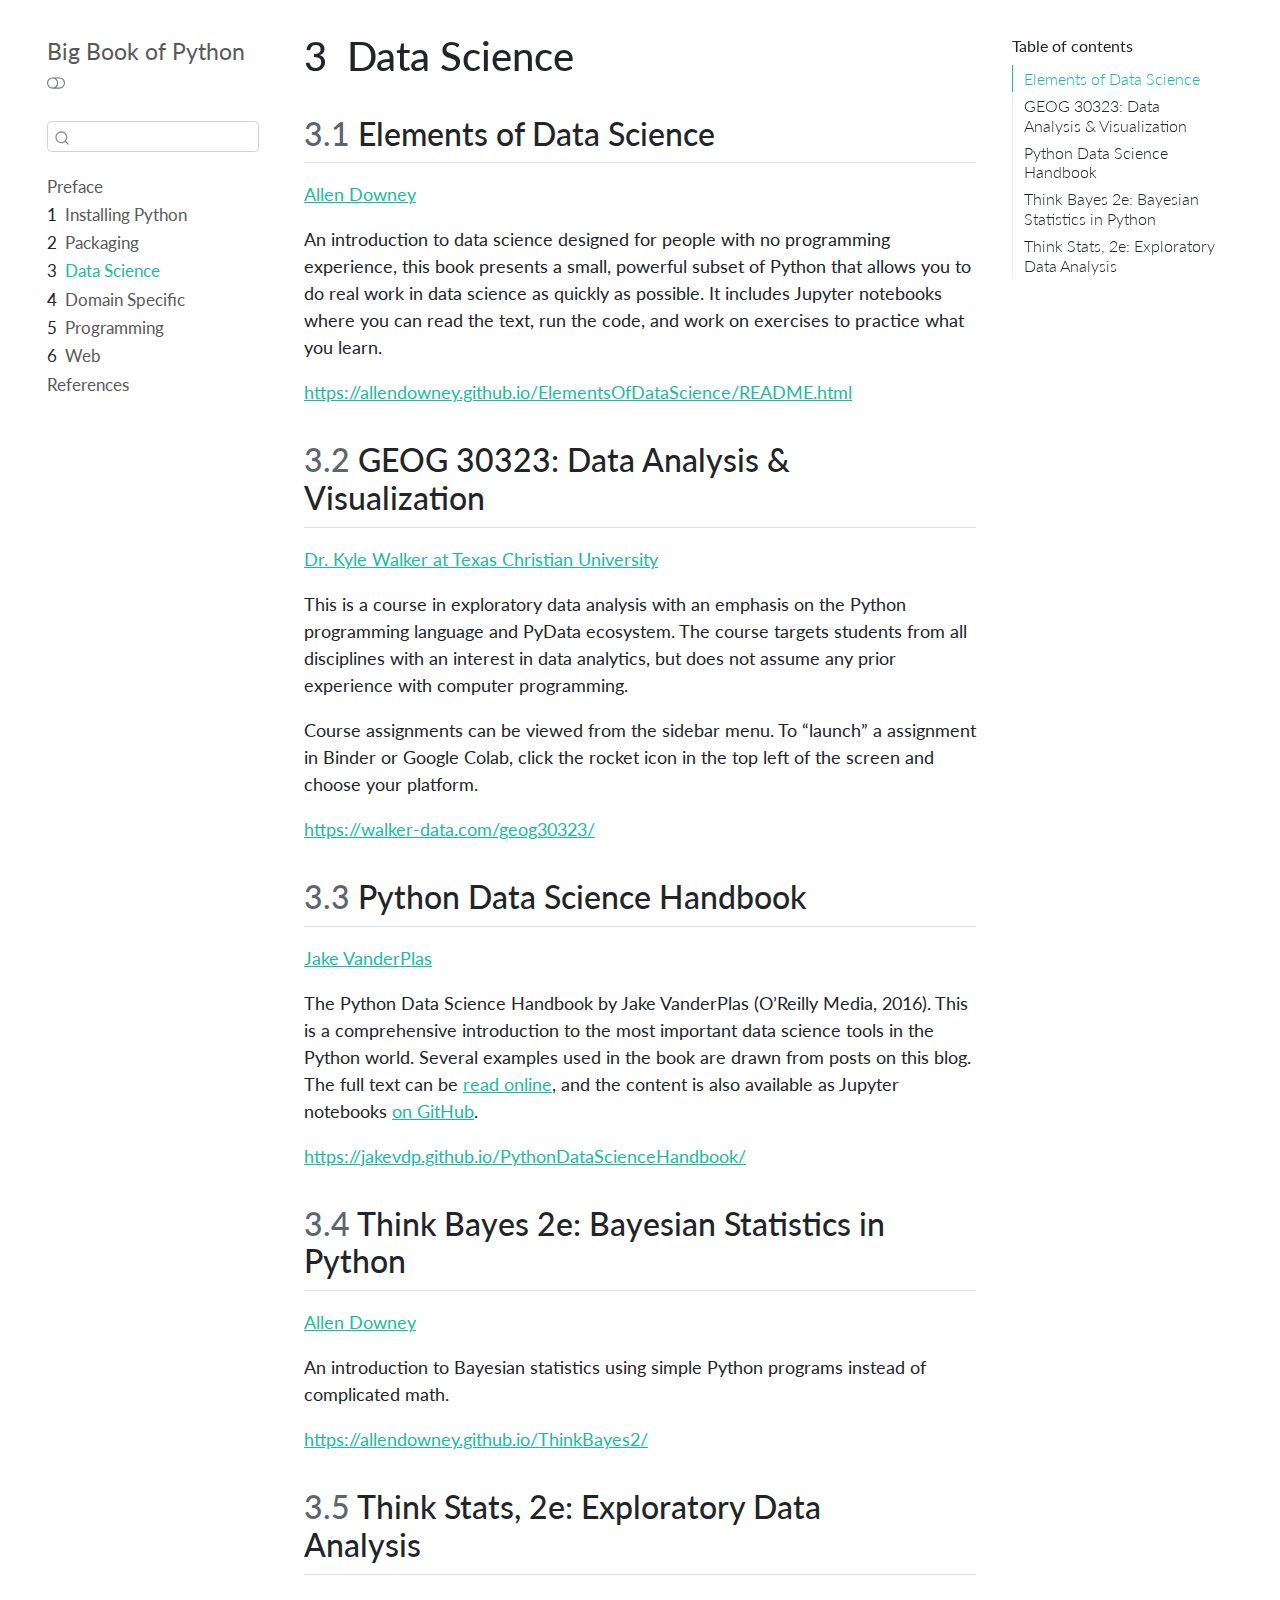
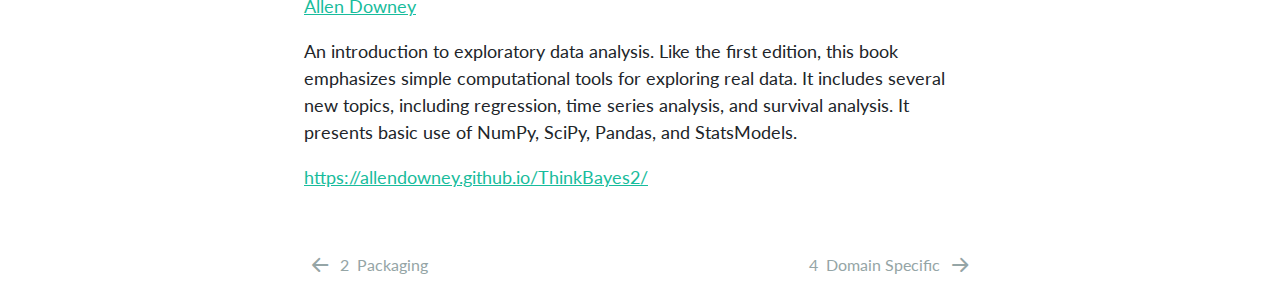
==== commit 75f45c49: "add data scice and programming materials" ====
--- a/_book/data_science.html
+++ b/_book/data_science.html
@@ -136,9 +136,10 @@
 <h2 id="toc-title">Table of contents</h2>
 <ul>
 <li><a href="#elements-of-data-science" class="nav-link active" data-scroll-target="#elements-of-data-science"> <span class="header-section-number">3.1</span> Elements of Data Science</a></li>
-<li><a href="#python-data-science-handbook" class="nav-link" data-scroll-target="#python-data-science-handbook"> <span class="header-section-number">3.2</span> Python Data Science Handbook</a></li>
-<li><a href="#think-bayes-2e-bayesian-statistics-in-python" class="nav-link" data-scroll-target="#think-bayes-2e-bayesian-statistics-in-python"> <span class="header-section-number">3.3</span> Think Bayes 2e: Bayesian Statistics in Python</a></li>
-<li><a href="#think-stats-2e-exploratory-data-analysis" class="nav-link" data-scroll-target="#think-stats-2e-exploratory-data-analysis"> <span class="header-section-number">3.4</span> Think Stats, 2e: Exploratory Data Analysis</a></li>
+<li><a href="#geog-30323-data-analysis-visualization" class="nav-link" data-scroll-target="#geog-30323-data-analysis-visualization"> <span class="header-section-number">3.2</span> GEOG 30323: Data Analysis &amp; Visualization</a></li>
+<li><a href="#python-data-science-handbook" class="nav-link" data-scroll-target="#python-data-science-handbook"> <span class="header-section-number">3.3</span> Python Data Science Handbook</a></li>
+<li><a href="#think-bayes-2e-bayesian-statistics-in-python" class="nav-link" data-scroll-target="#think-bayes-2e-bayesian-statistics-in-python"> <span class="header-section-number">3.4</span> Think Bayes 2e: Bayesian Statistics in Python</a></li>
+<li><a href="#think-stats-2e-exploratory-data-analysis" class="nav-link" data-scroll-target="#think-stats-2e-exploratory-data-analysis"> <span class="header-section-number">3.5</span> Think Stats, 2e: Exploratory Data Analysis</a></li>
 </ul>
 </nav>
     </div>
@@ -154,20 +155,27 @@
 <p>An introduction to data science designed for people with no programming experience, this book presents a small, powerful subset of Python that allows you to do real work in data science as quickly as possible. It includes Jupyter notebooks where you can read the text, run the code, and work on exercises to practice what you learn.</p>
 <p><a href="https://allendowney.github.io/ElementsOfDataScience/README.html" class="uri">https://allendowney.github.io/ElementsOfDataScience/README.html</a></p>
 </section>
-<section id="python-data-science-handbook" class="level2" data-number="3.2">
-<h2 data-number="3.2" class="anchored" data-anchor-id="python-data-science-handbook"><span class="header-section-number">3.2</span> Python Data Science Handbook</h2>
+<section id="geog-30323-data-analysis-visualization" class="level2" data-number="3.2">
+<h2 data-number="3.2" class="anchored" data-anchor-id="geog-30323-data-analysis-visualization"><span class="header-section-number">3.2</span> GEOG 30323: Data Analysis &amp; Visualization</h2>
+<p><a href="https://addran.tcu.edu/view/kyle-walker">Dr.&nbsp;Kyle Walker at Texas Christian University</a></p>
+<p>This is a course in exploratory data analysis with an emphasis on the Python programming language and PyData ecosystem. The course targets students from all disciplines with an interest in data analytics, but does not assume any prior experience with computer programming.</p>
+<p>Course assignments can be viewed from the sidebar menu. To “launch” a assignment in Binder or Google Colab, click the rocket icon in the top left of the screen and choose your platform.</p>
+<p><a href="https://walker-data.com/geog30323/" class="uri">https://walker-data.com/geog30323/</a></p>
+</section>
+<section id="python-data-science-handbook" class="level2" data-number="3.3">
+<h2 data-number="3.3" class="anchored" data-anchor-id="python-data-science-handbook"><span class="header-section-number">3.3</span> Python Data Science Handbook</h2>
 <p><a href="http://vanderplas.com/">Jake VanderPlas</a></p>
 <p>The Python Data Science Handbook by Jake VanderPlas (O’Reilly Media, 2016). This is a comprehensive introduction to the most important data science tools in the Python world. Several examples used in the book are drawn from posts on this blog. The full text can be <a href="https://jakevdp.github.io/PythonDataScienceHandbook/">read online</a>, and the content is also available as Jupyter notebooks <a href="http://github.com/jakevdp/PythonDataScienceHandbook">on GitHub</a>.</p>
 <p><a href="https://jakevdp.github.io/PythonDataScienceHandbook/" class="uri">https://jakevdp.github.io/PythonDataScienceHandbook/</a></p>
 </section>
-<section id="think-bayes-2e-bayesian-statistics-in-python" class="level2" data-number="3.3">
-<h2 data-number="3.3" class="anchored" data-anchor-id="think-bayes-2e-bayesian-statistics-in-python"><span class="header-section-number">3.3</span> Think Bayes 2e: Bayesian Statistics in Python</h2>
+<section id="think-bayes-2e-bayesian-statistics-in-python" class="level2" data-number="3.4">
+<h2 data-number="3.4" class="anchored" data-anchor-id="think-bayes-2e-bayesian-statistics-in-python"><span class="header-section-number">3.4</span> Think Bayes 2e: Bayesian Statistics in Python</h2>
 <p><a href="https://www.allendowney.com/">Allen Downey</a></p>
 <p>An introduction to Bayesian statistics using simple Python programs instead of complicated math.</p>
 <p><a href="https://allendowney.github.io/ThinkBayes2/" class="uri">https://allendowney.github.io/ThinkBayes2/</a></p>
 </section>
-<section id="think-stats-2e-exploratory-data-analysis" class="level2" data-number="3.4">
-<h2 data-number="3.4" class="anchored" data-anchor-id="think-stats-2e-exploratory-data-analysis"><span class="header-section-number">3.4</span> Think Stats, 2e: Exploratory Data Analysis</h2>
+<section id="think-stats-2e-exploratory-data-analysis" class="level2" data-number="3.5">
+<h2 data-number="3.5" class="anchored" data-anchor-id="think-stats-2e-exploratory-data-analysis"><span class="header-section-number">3.5</span> Think Stats, 2e: Exploratory Data Analysis</h2>
 <p><a href="https://www.allendowney.com/">Allen Downey</a></p>
 <p>An introduction to exploratory data analysis. Like the first edition, this book emphasizes simple computational tools for exploring real data. It includes several new topics, including regression, time series analysis, and survival analysis. It presents basic use of NumPy, SciPy, Pandas, and StatsModels.</p>
 <p><a href="https://allendowney.github.io/ThinkBayes2/" class="uri">https://allendowney.github.io/ThinkBayes2/</a></p>
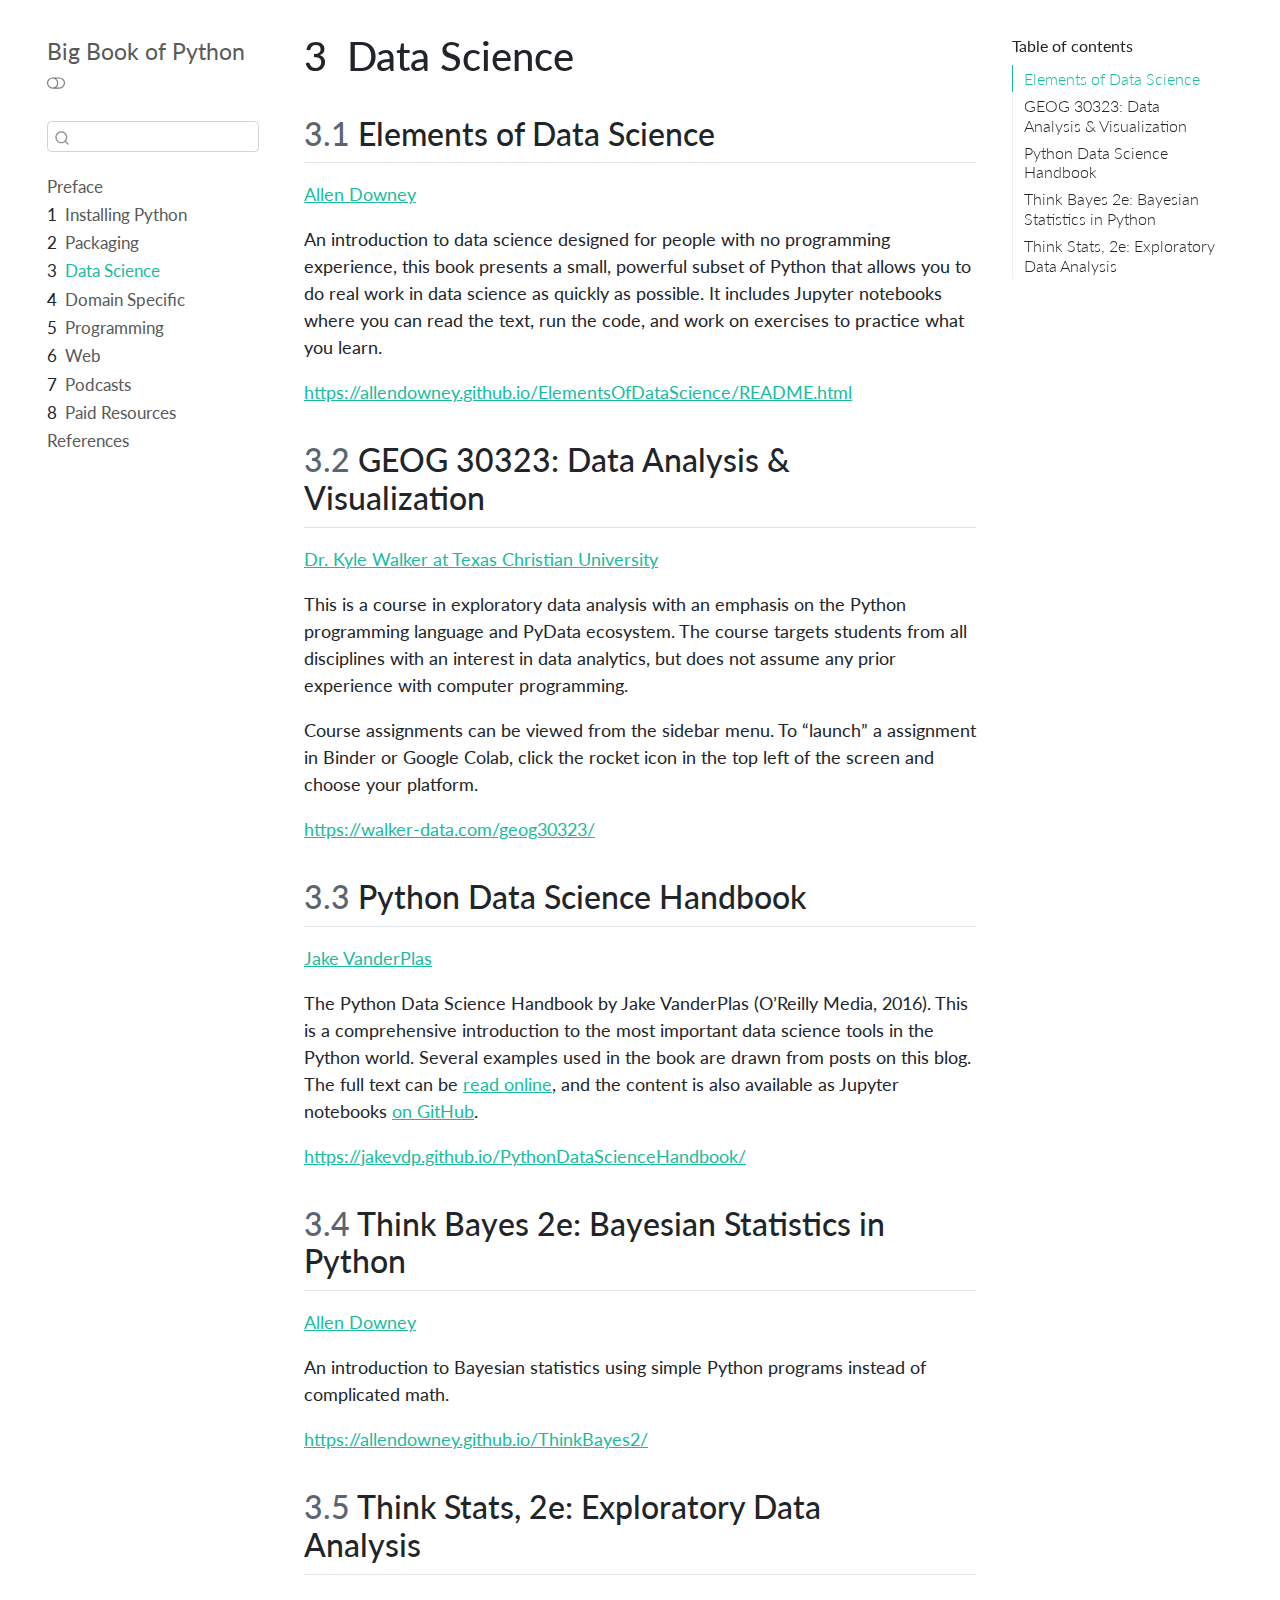
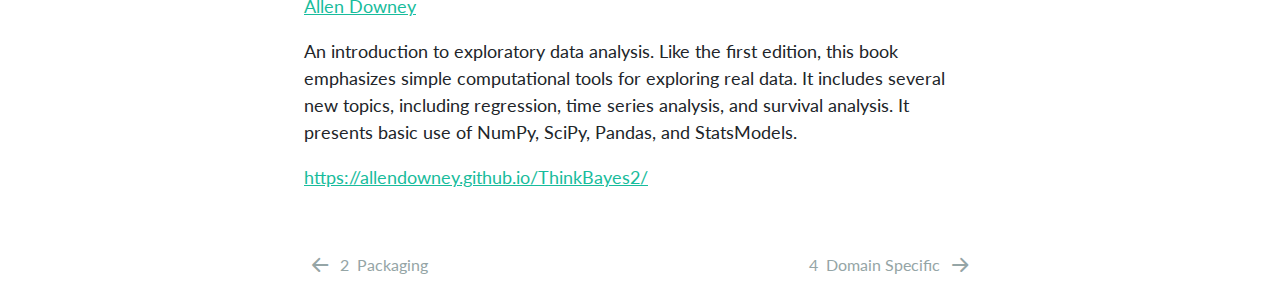
==== commit 0ea9c854: "add paid and podcast pages" ====
--- a/_book/data_science.html
+++ b/_book/data_science.html
@@ -124,6 +124,16 @@
 </li>
         <li class="sidebar-item">
   <div class="sidebar-item-container"> 
+  <a href="./podcasts.html" class="sidebar-item-text "><span class="chapter-number">7</span>&nbsp; <span class="chapter-title">Podcasts</span></a>
+  </div>
+</li>
+        <li class="sidebar-item">
+  <div class="sidebar-item-container"> 
+  <a href="./paid.html" class="sidebar-item-text "><span class="chapter-number">8</span>&nbsp; <span class="chapter-title">Paid Resources</span></a>
+  </div>
+</li>
+        <li class="sidebar-item">
+  <div class="sidebar-item-container"> 
   <a href="./references.html" class="sidebar-item-text ">References</a>
   </div>
 </li>
